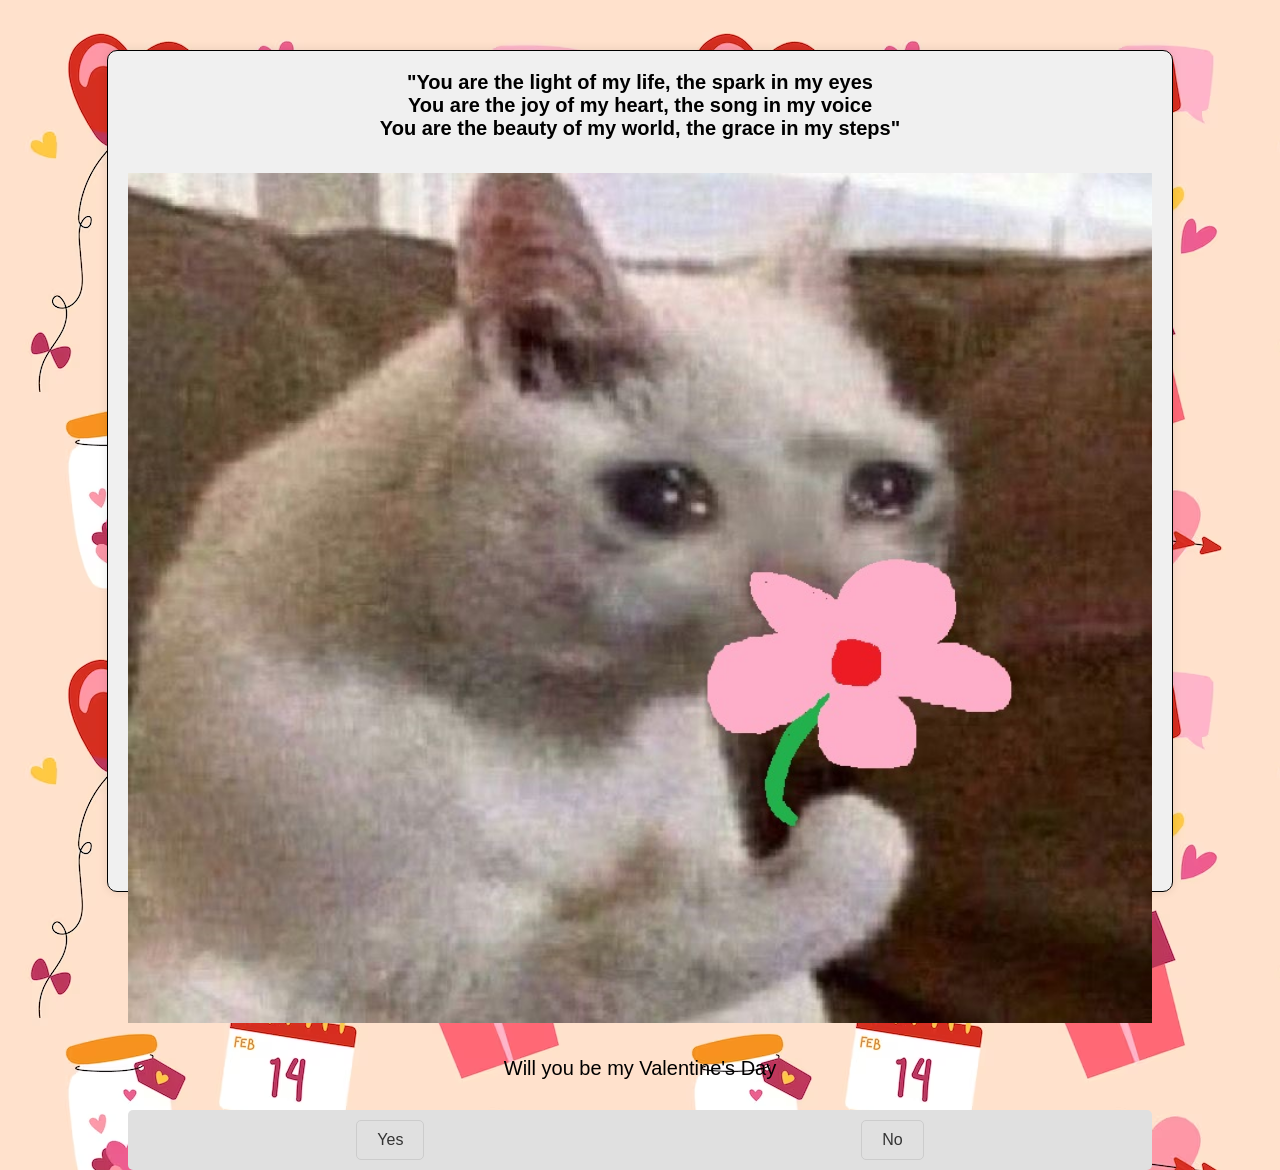
==== index.html @ bf8d3649 "Add files via upload" ====
<!DOCTYPE html>
<html>
  <head>
    <meta charset="UTF-8">
    <title>Will you be my valentine's day?</title>
    <link rel="stylesheet" type="text/css" href="index.css">
  </head>
  <body>
    <div class="card">
      <h1>"You are the light of my life, the spark in my eyes
       <br> You are the joy of my heart, the song in my voice
       <br> You are the beauty of my world, the grace in my steps"</h1>
      <img src="beg.jpg" alt="Heart">
      <p>Will you be my Valentine's Day</p>
        <div class="response-box">
        <a href="yes.html">Yes</a>
        <a href="no.html">No</a>
        </div>
    </div>
  </body>
</html>
---- index.css ----
body {
    background-image: url(bg.png);
    background-color: #d14545;
    font-family: Arial, sans-serif;
  }
  
  .card {
    width: 400px;
    height: 800px;
    background-color: #e0b0c3;
    border: 1px solid #000000;
    border-radius: 10px;
    margin: 50px auto;
    padding: 20px;
    text-align: center;
  }
  
  .card h1 {
    font-size: 20px;
    margin-top: 0;
  }
  
  .card img {
    width: 100%;
    height: auto;
    margin-top: 20px;
  }
  
  .card p {
    font-size: 20px;
    margin-top: 30px;
    margin-bottom: 30px;
  }
  
  .button {
    display: block;
    width: 200px;
    height: 50px;
    background-color: #ff4444;
    color: #fff;
    border-radius: 10px;
    text-decoration: none;
    line-height: 50px;
    margin: 0 auto;
  }

  .envelope {
    position: relative;
    width: 200px;
    height: 120px;
    background-color: #ffffff;
    border: 1px solid #cc3333;
    border-radius: 10px;
    margin: 0 auto;
    margin-top: 50px;
    overflow: hidden;
  }
  .envelope:before {
    content: "";
    position: absolute;
    top: 0;
    left: 0;
    width: 100%;
    height: 100%;
    background-image: url("https://example.com/envelope.png");
    background-size: cover;
    z-index: -1;
  }
  .envelope .letter {
    position: absolute;
    bottom: 0;
    left: 0;
    width: 100%;
    padding: 20px;
    background-color: #ffffff;
    border-top: 1px solid #cc3333;
    box-sizing: border-box;
    transform: translateY(100%);
    transition: transform 0.3s ease;
  }
  .envelope.opened .letter {
    transform: translateY(0);
  }
  .envelope .letter h1 {
    color: #cc3333;
    text-align: center;
  }
  .envelope .letter p {
    font-size: 20px;
    line-height: 1.5;
  }
  .envelope .proceed {
    width: 100%;
    height: 50px;
    background-color: #cc3333;
    color: #ffffff;
    border: none;
    border-radius: 10px;
    font-size: 20px;
    cursor: pointer;
    margin: 0 auto;
    display: block;
    margin-top: 20px;
  }

  body {
    margin: 0;
    padding: 0;
    font-family: 'Arial', sans-serif;
  }
  
  .card {
    text-align: center;
    margin: 50px auto;
    padding: 20px;
    width: 80%;
    background-color: #f0f0f0;
    border-radius: 10px;
    box-shadow: 0 0 10px rgba(0, 0, 0, 0.1);
  }
  
  .card img {
    max-width: 100%;
    height: auto;
    margin-top: 20px;
  }
  
  .response-box {
    display: flex;
    justify-content: space-around;
    margin-top: 20px;
    padding: 10px;
    background-color: #e0e0e0;
    border-radius: 5px;
    animation: fadeIn 1s ease-in-out;
  }
  
  .response-box a {
    text-decoration: none;
    padding: 10px 20px;
    color: #333;
    border: 1px solid #ccc;
    border-radius: 5px;
  }
  
  .response-box a:hover {
    background-color: #ddd;
  }
  
  @keyframes fadeIn {
    from {
      opacity: 0;
    }
    to {
      opacity: 1;
    }
  }
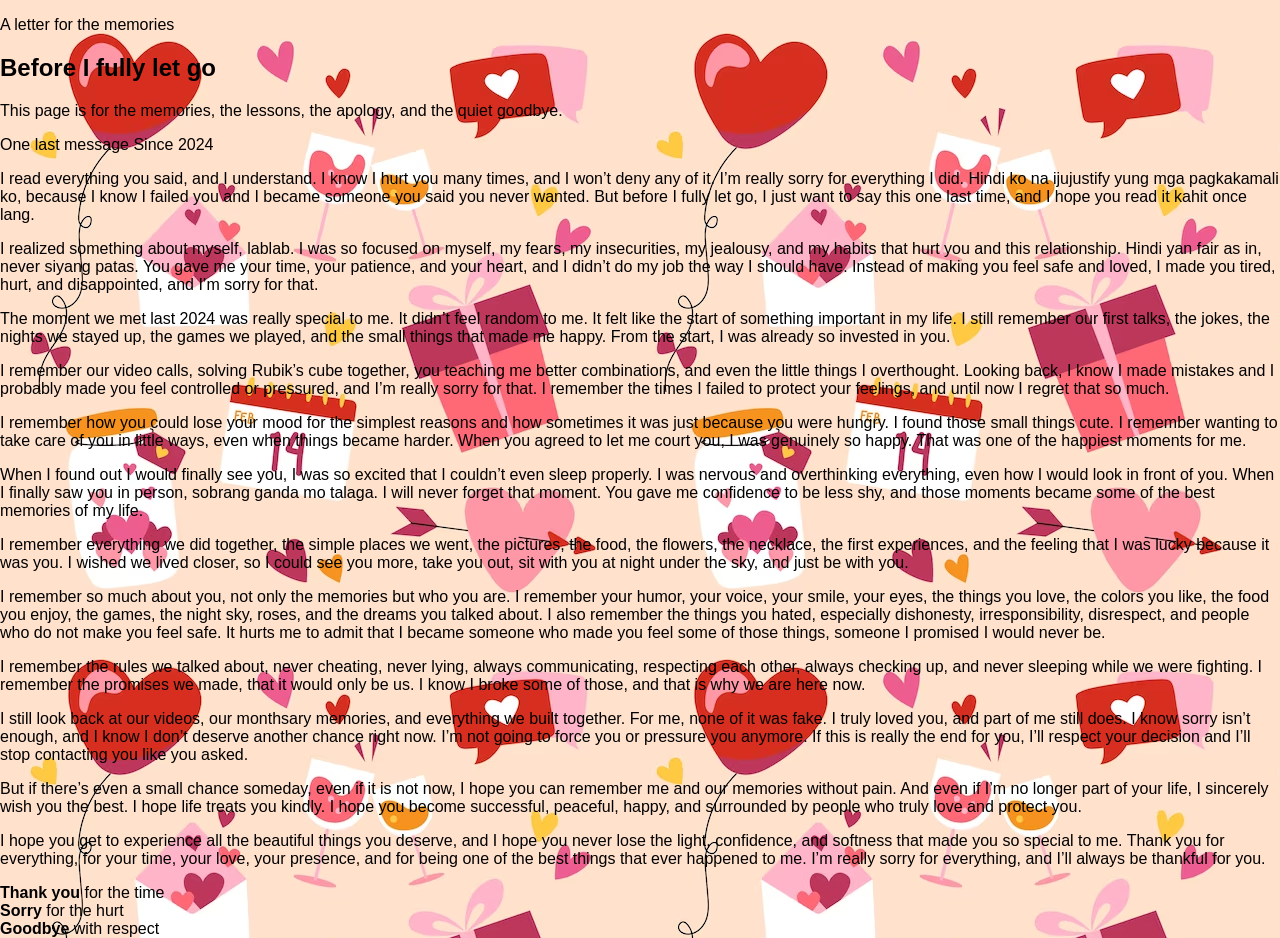
==== commit 17134868: "Create farewell letter website" ====
--- a/index.html
+++ b/index.html
@@ -1,21 +1,98 @@
-<!DOCTYPE html>
-<html>
-  <head>
-    <meta charset="UTF-8">
-    <title>Will you be my valentine's day?</title>
-    <link rel="stylesheet" type="text/css" href="index.css">
-  </head>
-  <body>
-    <div class="card">
-      <h1>"You are the light of my life, the spark in my eyes
-       <br> You are the joy of my heart, the song in my voice
-       <br> You are the beauty of my world, the grace in my steps"</h1>
-      <img src="beg.jpg" alt="Heart">
-      <p>Will you be my Valentine's Day</p>
-        <div class="response-box">
-        <a href="yes.html">Yes</a>
-        <a href="no.html">No</a>
-        </div>
-    </div>
-  </body>
-</html>+<!DOCTYPE html>
+<html lang="en">
+  <head>
+    <meta charset="UTF-8" />
+    <meta name="viewport" content="width=device-width, initial-scale=1.0" />
+    <title>A Farewell Letter</title>
+    <link rel="preconnect" href="https://fonts.googleapis.com" />
+    <link rel="preconnect" href="https://fonts.gstatic.com" crossorigin />
+    <link
+      href="https://fonts.googleapis.com/css2?family=Inter:wght@400;500;700&family=Playfair+Display:wght@600;700&display=swap"
+      rel="stylesheet"
+    />
+    <link rel="stylesheet" href="index.css" />
+  </head>
+  <body>
+    <main class="page">
+      <section class="hero" aria-label="Farewell introduction">
+        <p class="eyebrow">A letter for the memories</p>
+        <h1>Before I fully let go</h1>
+        <p class="hero-text">
+          This page is for the memories, the lessons, the apology, and the quiet goodbye.
+        </p>
+      </section>
+
+      <section class="letter-card" aria-label="Farewell letter">
+        <div class="letter-header">
+          <span class="small-title">One last message</span>
+          <span class="date">Since 2024</span>
+        </div>
+
+        <article class="letter">
+          <p>
+            I read everything you said, and I understand. I know I hurt you many times, and I won’t deny any of it. I’m really sorry for everything I did. Hindi ko na ijujustify yung mga pagkakamali ko, because I know I failed you and I became someone you said you never wanted. But before I fully let go, I just want to say this one last time, and I hope you read it kahit once lang.
+          </p>
+
+          <p>
+            I realized something about myself, lablab. I was so focused on myself, my fears, my insecurities, my jealousy, and my habits that hurt you and this relationship. Hindi yan fair as in, never siyang patas. You gave me your time, your patience, and your heart, and I didn’t do my job the way I should have. Instead of making you feel safe and loved, I made you tired, hurt, and disappointed, and I’m sorry for that.
+          </p>
+
+          <p>
+            The moment we met last 2024 was really special to me. It didn’t feel random to me. It felt like the start of something important in my life. I still remember our first talks, the jokes, the nights we stayed up, the games we played, and the small things that made me happy. From the start, I was already so invested in you.
+          </p>
+
+          <p>
+            I remember our video calls, solving Rubik’s cube together, you teaching me better combinations, and even the little things I overthought. Looking back, I know I made mistakes and I probably made you feel controlled or pressured, and I’m really sorry for that. I remember the times I failed to protect your feelings, and until now I regret that so much.
+          </p>
+
+          <p>
+            I remember how you could lose your mood for the simplest reasons and how sometimes it was just because you were hungry. I found those small things cute. I remember wanting to take care of you in little ways, even when things became harder. When you agreed to let me court you, I was genuinely so happy. That was one of the happiest moments for me.
+          </p>
+
+          <p>
+            When I found out I would finally see you, I was so excited that I couldn’t even sleep properly. I was nervous and overthinking everything, even how I would look in front of you. When I finally saw you in person, sobrang ganda mo talaga. I will never forget that moment. You gave me confidence to be less shy, and those moments became some of the best memories of my life.
+          </p>
+
+          <p>
+            I remember everything we did together, the simple places we went, the pictures, the food, the flowers, the necklace, the first experiences, and the feeling that I was lucky because it was you. I wished we lived closer, so I could see you more, take you out, sit with you at night under the sky, and just be with you.
+          </p>
+
+          <p>
+            I remember so much about you, not only the memories but who you are. I remember your humor, your voice, your smile, your eyes, the things you love, the colors you like, the food you enjoy, the games, the night sky, roses, and the dreams you talked about. I also remember the things you hated, especially dishonesty, irresponsibility, disrespect, and people who do not make you feel safe. It hurts me to admit that I became someone who made you feel some of those things, someone I promised I would never be.
+          </p>
+
+          <p>
+            I remember the rules we talked about, never cheating, never lying, always communicating, respecting each other, always checking up, and never sleeping while we were fighting. I remember the promises we made, that it would only be us. I know I broke some of those, and that is why we are here now.
+          </p>
+
+          <p>
+            I still look back at our videos, our monthsary memories, and everything we built together. For me, none of it was fake. I truly loved you, and part of me still does. I know sorry isn’t enough, and I know I don’t deserve another chance right now. I’m not going to force you or pressure you anymore. If this is really the end for you, I’ll respect your decision and I’ll stop contacting you like you asked.
+          </p>
+
+          <p>
+            But if there’s even a small chance someday, even if it is not now, I hope you can remember me and our memories without pain. And even if I’m no longer part of your life, I sincerely wish you the best. I hope life treats you kindly. I hope you become successful, peaceful, happy, and surrounded by people who truly love and protect you.
+          </p>
+
+          <p>
+            I hope you get to experience all the beautiful things you deserve, and I hope you never lose the light, confidence, and softness that made you so special to me. Thank you for everything, for your time, your love, your presence, and for being one of the best things that ever happened to me. I’m really sorry for everything, and I’ll always be thankful for you.
+          </p>
+        </article>
+      </section>
+
+      <section class="memory-strip" aria-label="Memory highlights">
+        <div>
+          <strong>Thank you</strong>
+          <span>for the time</span>
+        </div>
+        <div>
+          <strong>Sorry</strong>
+          <span>for the hurt</span>
+        </div>
+        <div>
+          <strong>Goodbye</strong>
+          <span>with respect</span>
+        </div>
+      </section>
+    </main>
+  </body>
+</html>
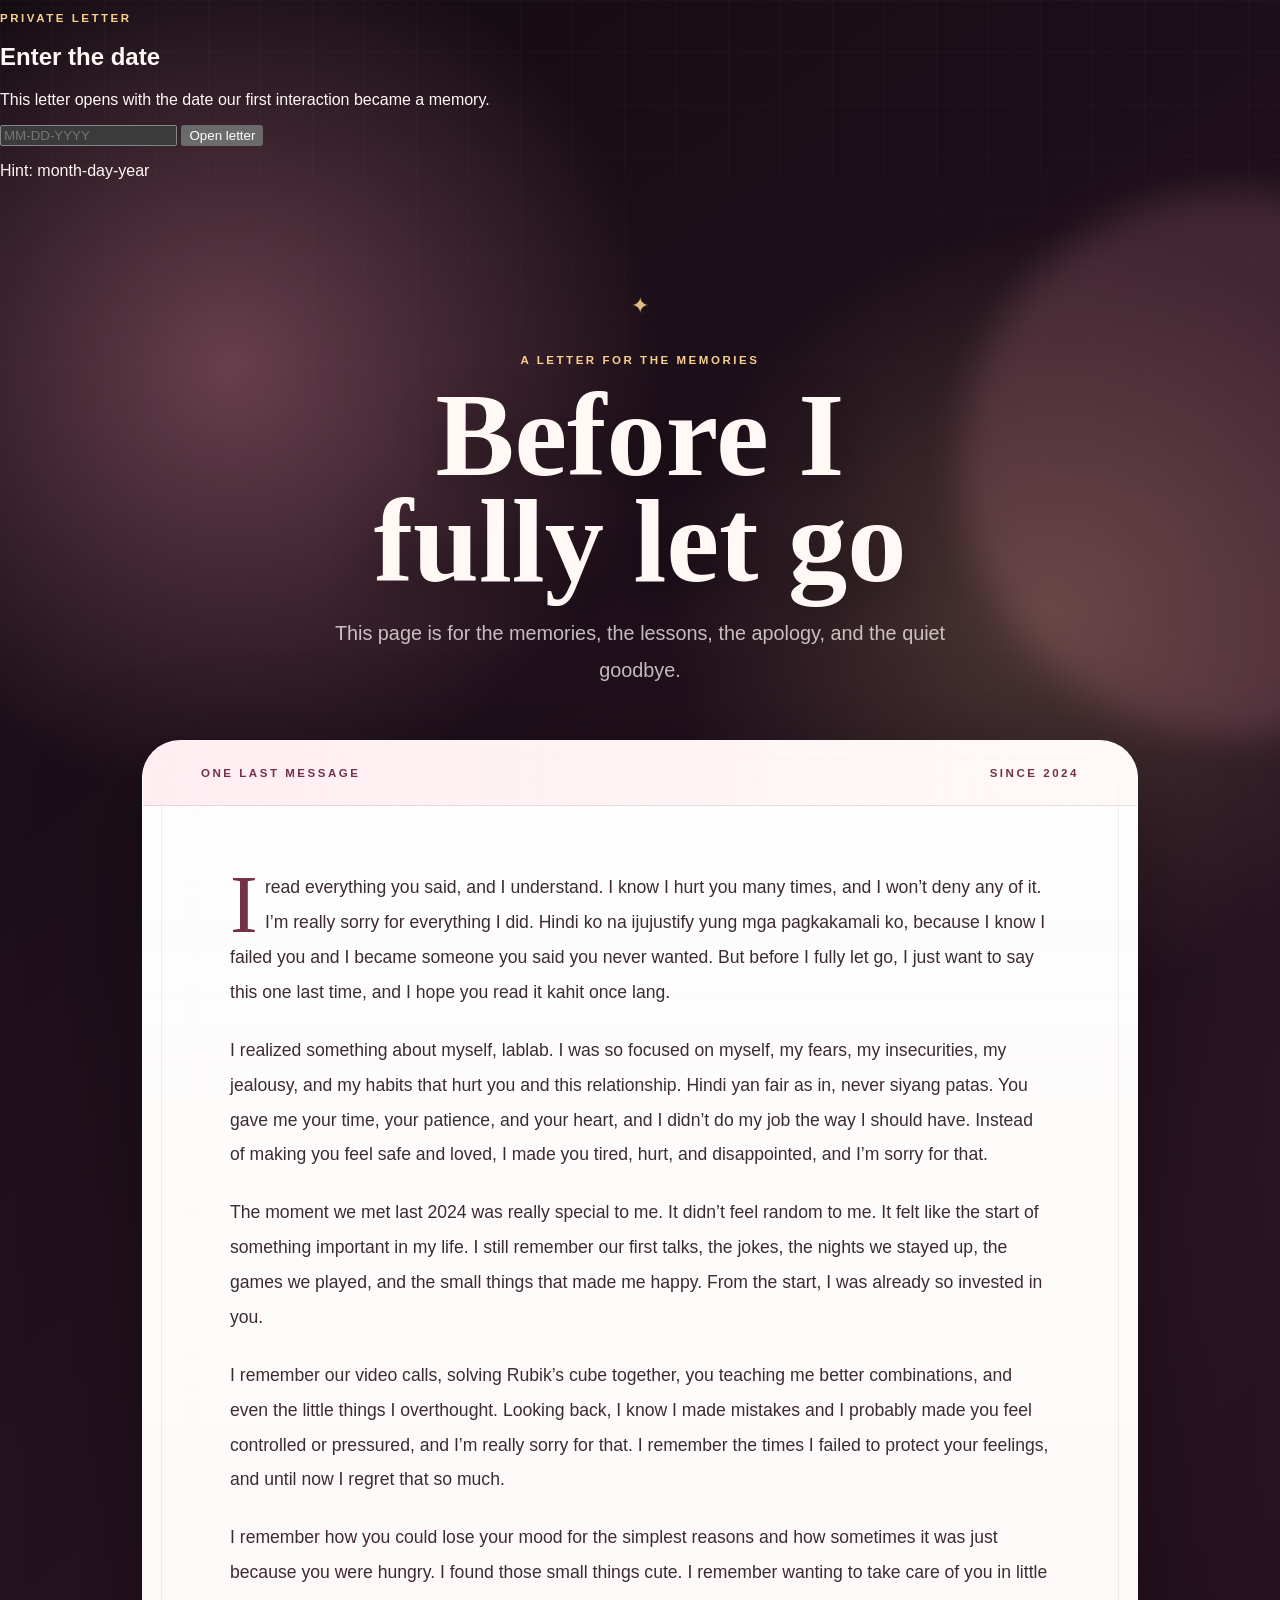
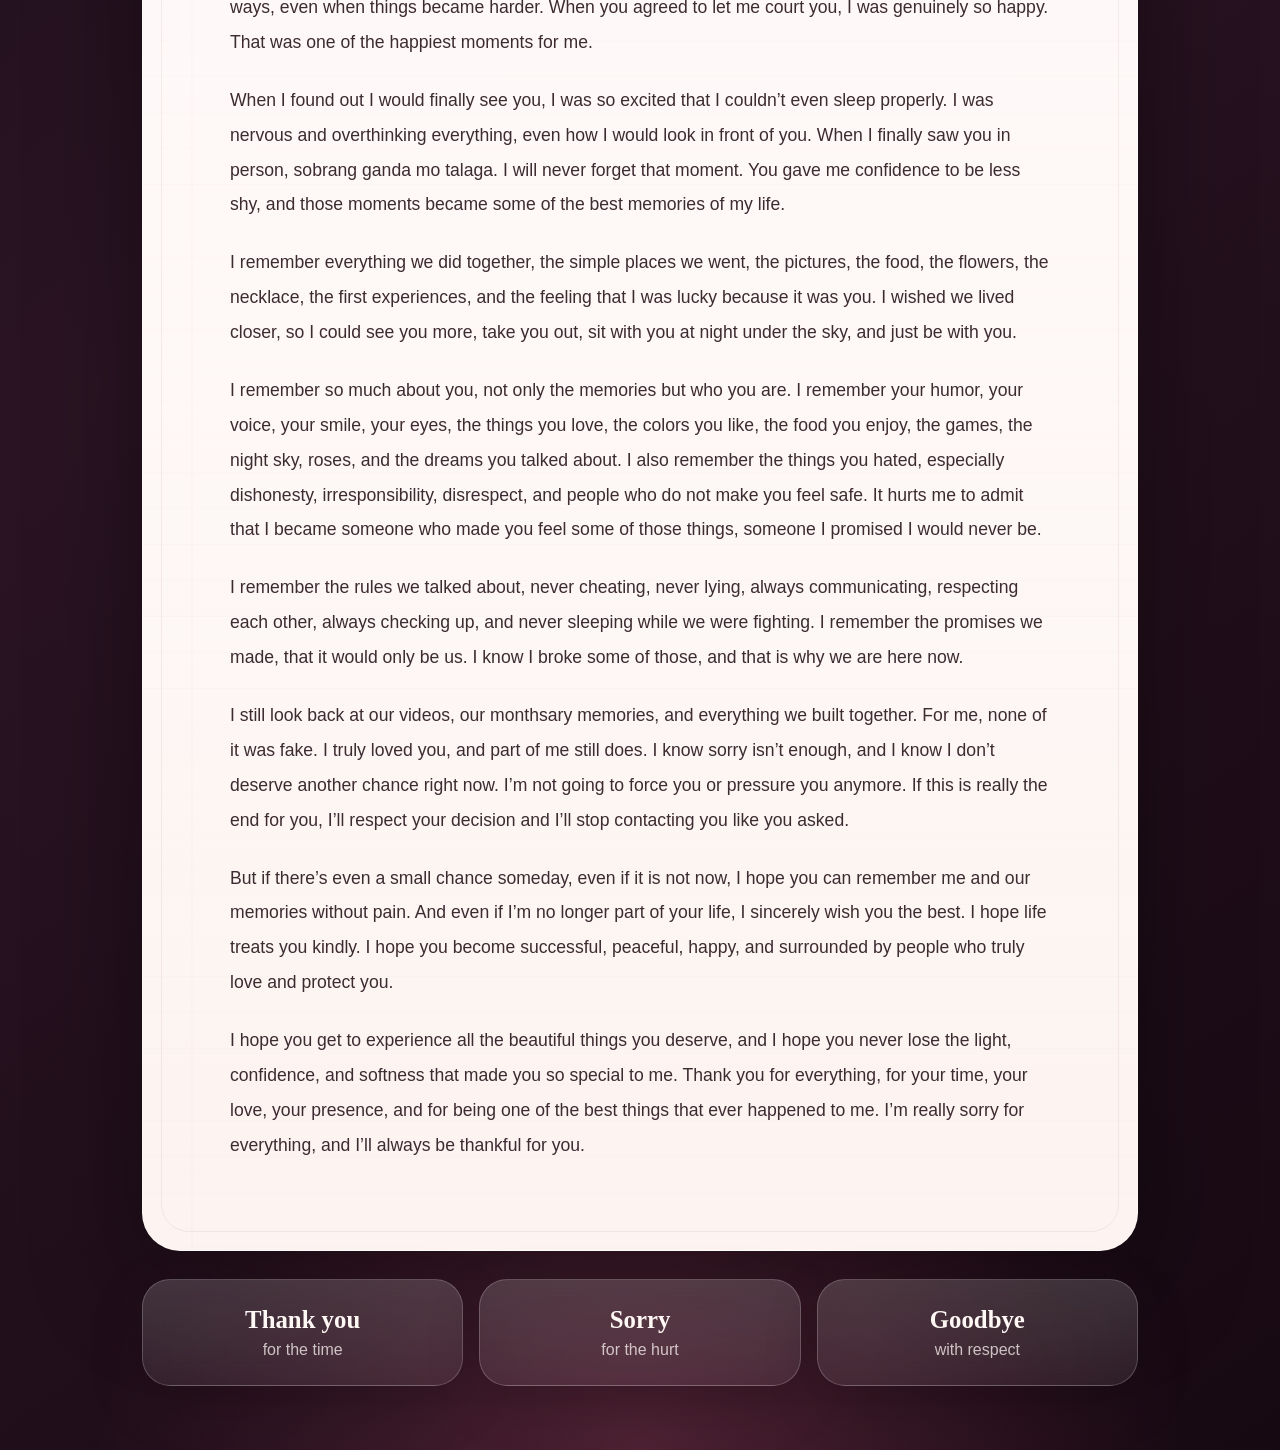
==== commit 453b7b8b: "Add date password gate" ====
--- a/index.html
+++ b/index.html
@@ -13,7 +13,30 @@
     <link rel="stylesheet" href="index.css" />
   </head>
   <body>
-    <main class="page">
+    <section class="password-screen" id="passwordScreen" aria-label="Password entry">
+      <div class="password-card">
+        <p class="eyebrow">Private letter</p>
+        <h2>Enter the date</h2>
+        <p class="password-note">
+          This letter opens with the date our first interaction became a memory.
+        </p>
+        <form id="passwordForm" class="password-form">
+          <input
+            id="passwordInput"
+            type="password"
+            placeholder="MM-DD-YYYY"
+            aria-label="Password date"
+            autocomplete="off"
+            required
+          />
+          <button type="submit">Open letter</button>
+        </form>
+        <p class="password-hint">Hint: month-day-year</p>
+        <p class="password-error" id="passwordError" role="alert"></p>
+      </div>
+    </section>
+
+    <main class="page locked" id="mainContent">
       <section class="hero" aria-label="Farewell introduction">
         <p class="eyebrow">A letter for the memories</p>
         <h1>Before I fully let go</h1>
@@ -94,5 +117,41 @@
         </div>
       </section>
     </main>
+
+    <script>
+      const PASSWORDS = ["12-25-2024", "12/25/2024", "12252024", "December 25 2024"];
+      const passwordScreen = document.getElementById("passwordScreen");
+      const mainContent = document.getElementById("mainContent");
+      const passwordForm = document.getElementById("passwordForm");
+      const passwordInput = document.getElementById("passwordInput");
+      const passwordError = document.getElementById("passwordError");
+
+      function unlockPage() {
+        passwordScreen.classList.add("hidden");
+        mainContent.classList.remove("locked");
+        document.body.classList.add("unlocked");
+        sessionStorage.setItem("farewellUnlocked", "true");
+      }
+
+      if (sessionStorage.getItem("farewellUnlocked") === "true") {
+        unlockPage();
+      }
+
+      passwordForm.addEventListener("submit", function (event) {
+        event.preventDefault();
+        const enteredPassword = passwordInput.value.trim().toLowerCase();
+        const isCorrect = PASSWORDS.some(function (password) {
+          return password.toLowerCase() === enteredPassword;
+        });
+
+        if (isCorrect) {
+          unlockPage();
+        } else {
+          passwordError.textContent = "Wrong date. Please try again.";
+          passwordInput.value = "";
+          passwordInput.focus();
+        }
+      });
+    </script>
   </body>
 </html>
--- a/index.css
+++ b/index.css
@@ -1,158 +1,284 @@
-body {
-    background-image: url(bg.png);
-    background-color: #d14545;
-    font-family: Arial, sans-serif;
-  }
-  
-  .card {
-    width: 400px;
-    height: 800px;
-    background-color: #e0b0c3;
-    border: 1px solid #000000;
-    border-radius: 10px;
-    margin: 50px auto;
-    padding: 20px;
-    text-align: center;
-  }
-  
-  .card h1 {
-    font-size: 20px;
-    margin-top: 0;
-  }
-  
-  .card img {
-    width: 100%;
-    height: auto;
-    margin-top: 20px;
-  }
-  
-  .card p {
-    font-size: 20px;
-    margin-top: 30px;
-    margin-bottom: 30px;
-  }
-  
-  .button {
-    display: block;
-    width: 200px;
-    height: 50px;
-    background-color: #ff4444;
-    color: #fff;
-    border-radius: 10px;
-    text-decoration: none;
-    line-height: 50px;
-    margin: 0 auto;
-  }
-
-  .envelope {
-    position: relative;
-    width: 200px;
-    height: 120px;
-    background-color: #ffffff;
-    border: 1px solid #cc3333;
-    border-radius: 10px;
-    margin: 0 auto;
-    margin-top: 50px;
-    overflow: hidden;
-  }
-  .envelope:before {
-    content: "";
-    position: absolute;
-    top: 0;
-    left: 0;
-    width: 100%;
-    height: 100%;
-    background-image: url("https://example.com/envelope.png");
-    background-size: cover;
-    z-index: -1;
-  }
-  .envelope .letter {
-    position: absolute;
-    bottom: 0;
-    left: 0;
-    width: 100%;
-    padding: 20px;
-    background-color: #ffffff;
-    border-top: 1px solid #cc3333;
-    box-sizing: border-box;
-    transform: translateY(100%);
-    transition: transform 0.3s ease;
-  }
-  .envelope.opened .letter {
-    transform: translateY(0);
-  }
-  .envelope .letter h1 {
-    color: #cc3333;
-    text-align: center;
-  }
-  .envelope .letter p {
-    font-size: 20px;
-    line-height: 1.5;
-  }
-  .envelope .proceed {
-    width: 100%;
-    height: 50px;
-    background-color: #cc3333;
-    color: #ffffff;
-    border: none;
-    border-radius: 10px;
-    font-size: 20px;
-    cursor: pointer;
-    margin: 0 auto;
-    display: block;
-    margin-top: 20px;
-  }
-
-  body {
-    margin: 0;
-    padding: 0;
-    font-family: 'Arial', sans-serif;
-  }
-  
-  .card {
-    text-align: center;
-    margin: 50px auto;
-    padding: 20px;
-    width: 80%;
-    background-color: #f0f0f0;
-    border-radius: 10px;
-    box-shadow: 0 0 10px rgba(0, 0, 0, 0.1);
-  }
-  
-  .card img {
-    max-width: 100%;
-    height: auto;
-    margin-top: 20px;
-  }
-  
-  .response-box {
-    display: flex;
-    justify-content: space-around;
-    margin-top: 20px;
-    padding: 10px;
-    background-color: #e0e0e0;
-    border-radius: 5px;
-    animation: fadeIn 1s ease-in-out;
-  }
-  
-  .response-box a {
-    text-decoration: none;
-    padding: 10px 20px;
-    color: #333;
-    border: 1px solid #ccc;
-    border-radius: 5px;
-  }
-  
-  .response-box a:hover {
-    background-color: #ddd;
-  }
-  
-  @keyframes fadeIn {
-    from {
-      opacity: 0;
-    }
-    to {
-      opacity: 1;
-    }
-  }
-  +:root {
+  color-scheme: dark;
+  --bg: #130b12;
+  --bg-deep: #2a1423;
+  --card: rgba(255, 248, 245, 0.92);
+  --card-soft: rgba(255, 255, 255, 0.12);
+  --text: #2f2027;
+  --text-light: #fff8f5;
+  --muted: #7c626b;
+  --muted-light: rgba(255, 248, 245, 0.74);
+  --accent: #ff9eb6;
+  --accent-strong: #ff6f99;
+  --accent-dark: #733149;
+  --gold: #f8cf8d;
+  --line: rgba(255, 255, 255, 0.2);
+  --paper-line: rgba(115, 49, 73, 0.14);
+  --shadow: 0 34px 110px rgba(0, 0, 0, 0.38);
+}
+
+* {
+  box-sizing: border-box;
+}
+
+html {
+  scroll-behavior: smooth;
+}
+
+body {
+  margin: 0;
+  min-height: 100vh;
+  font-family: "Inter", Arial, sans-serif;
+  color: var(--text-light);
+  background:
+    radial-gradient(circle at 18% 12%, rgba(255, 158, 182, 0.34), transparent 27rem),
+    radial-gradient(circle at 82% 20%, rgba(248, 207, 141, 0.2), transparent 24rem),
+    radial-gradient(circle at 50% 100%, rgba(255, 111, 153, 0.22), transparent 34rem),
+    linear-gradient(145deg, var(--bg), var(--bg-deep) 52%, #170912);
+  overflow-x: hidden;
+}
+
+body::before {
+  content: "";
+  position: fixed;
+  inset: 0;
+  pointer-events: none;
+  background-image:
+    linear-gradient(rgba(255, 255, 255, 0.025) 1px, transparent 1px),
+    linear-gradient(90deg, rgba(255, 255, 255, 0.025) 1px, transparent 1px);
+  background-size: 52px 52px;
+  mask-image: linear-gradient(to bottom, black, transparent 78%);
+  z-index: -2;
+}
+
+body::after {
+  content: "";
+  position: fixed;
+  width: 34rem;
+  height: 34rem;
+  right: -14rem;
+  top: 12rem;
+  border-radius: 50%;
+  background: rgba(255, 158, 182, 0.16);
+  filter: blur(18px);
+  z-index: -1;
+}
+
+.page {
+  width: min(100%, 1040px);
+  margin: 0 auto;
+  padding: 82px 22px 64px;
+}
+
+.hero {
+  position: relative;
+  text-align: center;
+  padding: 64px 20px 52px;
+}
+
+.hero::before {
+  content: "✦";
+  position: absolute;
+  top: 14px;
+  left: 50%;
+  transform: translateX(-50%);
+  color: var(--gold);
+  font-size: 1.4rem;
+  opacity: 0.9;
+}
+
+.eyebrow,
+.small-title,
+.date {
+  letter-spacing: 0.22em;
+  text-transform: uppercase;
+  font-size: 0.72rem;
+  font-weight: 800;
+}
+
+.eyebrow {
+  color: var(--gold);
+}
+
+.small-title,
+.date {
+  color: var(--accent-dark);
+}
+
+h1 {
+  margin: 16px auto 20px;
+  max-width: 820px;
+  font-family: "Playfair Display", Georgia, serif;
+  font-size: clamp(3.4rem, 10vw, 7.4rem);
+  line-height: 0.9;
+  color: var(--text-light);
+  text-wrap: balance;
+  text-shadow: 0 16px 46px rgba(0, 0, 0, 0.34);
+}
+
+.hero-text {
+  max-width: 680px;
+  margin: 0 auto;
+  font-size: clamp(1rem, 2.4vw, 1.24rem);
+  line-height: 1.85;
+  color: var(--muted-light);
+}
+
+.letter-card {
+  position: relative;
+  border: 1px solid var(--line);
+  border-radius: 38px;
+  background:
+    linear-gradient(180deg, rgba(255, 255, 255, 0.96), rgba(255, 245, 242, 0.9)),
+    var(--card);
+  box-shadow: var(--shadow);
+  overflow: hidden;
+}
+
+.letter-card::before {
+  content: "";
+  position: absolute;
+  inset: 0;
+  pointer-events: none;
+  background:
+    linear-gradient(90deg, transparent 0, transparent 48px, rgba(255, 111, 153, 0.09) 49px, transparent 50px),
+    repeating-linear-gradient(to bottom, transparent 0, transparent 35px, rgba(115, 49, 73, 0.045) 36px);
+  opacity: 0.55;
+}
+
+.letter-card::after {
+  content: "";
+  position: absolute;
+  inset: 18px;
+  border: 1px solid rgba(115, 49, 73, 0.08);
+  border-radius: 28px;
+  pointer-events: none;
+}
+
+.letter-header {
+  position: relative;
+  z-index: 1;
+  display: flex;
+  justify-content: space-between;
+  align-items: center;
+  gap: 16px;
+  padding: 26px clamp(24px, 5vw, 58px);
+  border-bottom: 1px solid var(--paper-line);
+  background: linear-gradient(90deg, rgba(255, 235, 240, 0.9), rgba(255, 248, 245, 0.72));
+}
+
+.letter {
+  position: relative;
+  z-index: 1;
+  padding: clamp(30px, 6vw, 64px);
+}
+
+.letter p {
+  max-width: 820px;
+  margin: 0 auto 1.45rem;
+  font-size: clamp(1rem, 2vw, 1.1rem);
+  line-height: 1.98;
+  color: #3d2b32;
+}
+
+.letter p:first-child::first-letter {
+  float: left;
+  margin: 0.11rem 0.45rem 0 0;
+  font-family: "Playfair Display", Georgia, serif;
+  font-size: 5.2rem;
+  line-height: 0.78;
+  color: var(--accent-dark);
+}
+
+.memory-strip {
+  display: grid;
+  grid-template-columns: repeat(3, 1fr);
+  gap: 16px;
+  margin-top: 28px;
+}
+
+.memory-strip div {
+  position: relative;
+  padding: 26px 20px;
+  border: 1px solid var(--line);
+  border-radius: 28px;
+  text-align: center;
+  background: linear-gradient(180deg, rgba(255, 255, 255, 0.16), rgba(255, 255, 255, 0.08));
+  box-shadow: 0 18px 54px rgba(0, 0, 0, 0.2);
+  backdrop-filter: blur(14px);
+  overflow: hidden;
+}
+
+.memory-strip div::before {
+  content: "";
+  position: absolute;
+  inset: 0;
+  background: radial-gradient(circle at top, rgba(255, 158, 182, 0.22), transparent 70%);
+  opacity: 0;
+  transition: opacity 0.25s ease, transform 0.25s ease;
+}
+
+.memory-strip div:hover::before {
+  opacity: 1;
+  transform: scale(1.05);
+}
+
+.memory-strip strong,
+.memory-strip span {
+  position: relative;
+  z-index: 1;
+  display: block;
+}
+
+.memory-strip strong {
+  font-family: "Playfair Display", Georgia, serif;
+  font-size: 1.55rem;
+  color: var(--text-light);
+}
+
+.memory-strip span {
+  margin-top: 7px;
+  color: var(--muted-light);
+}
+
+::selection {
+  color: #2a1423;
+  background: var(--gold);
+}
+
+@media (max-width: 680px) {
+  .page {
+    padding: 42px 14px 44px;
+  }
+
+  .hero {
+    padding: 46px 10px 38px;
+  }
+
+  .letter-card {
+    border-radius: 26px;
+  }
+
+  .letter-card::after {
+    inset: 10px;
+    border-radius: 20px;
+  }
+
+  .letter-header {
+    flex-direction: column;
+    align-items: flex-start;
+    padding: 22px 24px;
+  }
+
+  .letter {
+    padding: 30px 24px;
+  }
+
+  .letter p {
+    line-height: 1.86;
+  }
+
+  .memory-strip {
+    grid-template-columns: 1fr;
+  }
+}
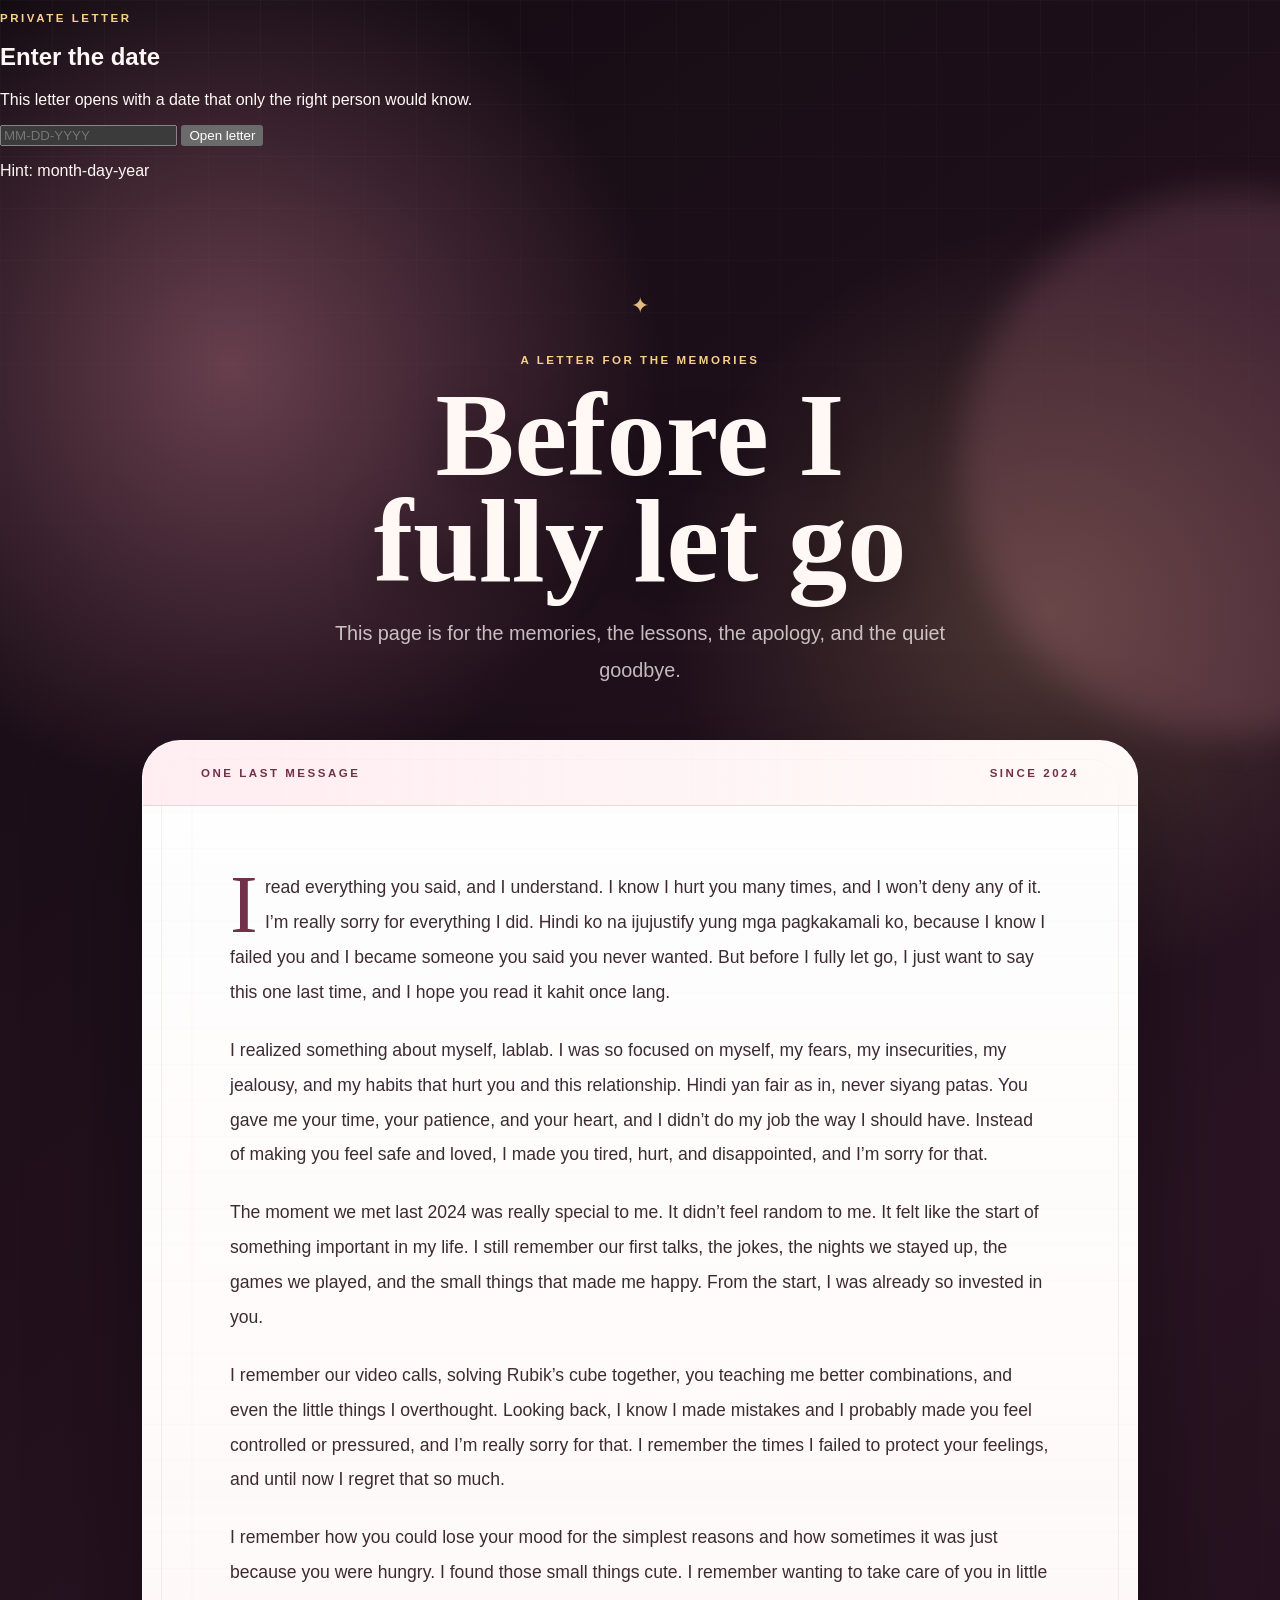
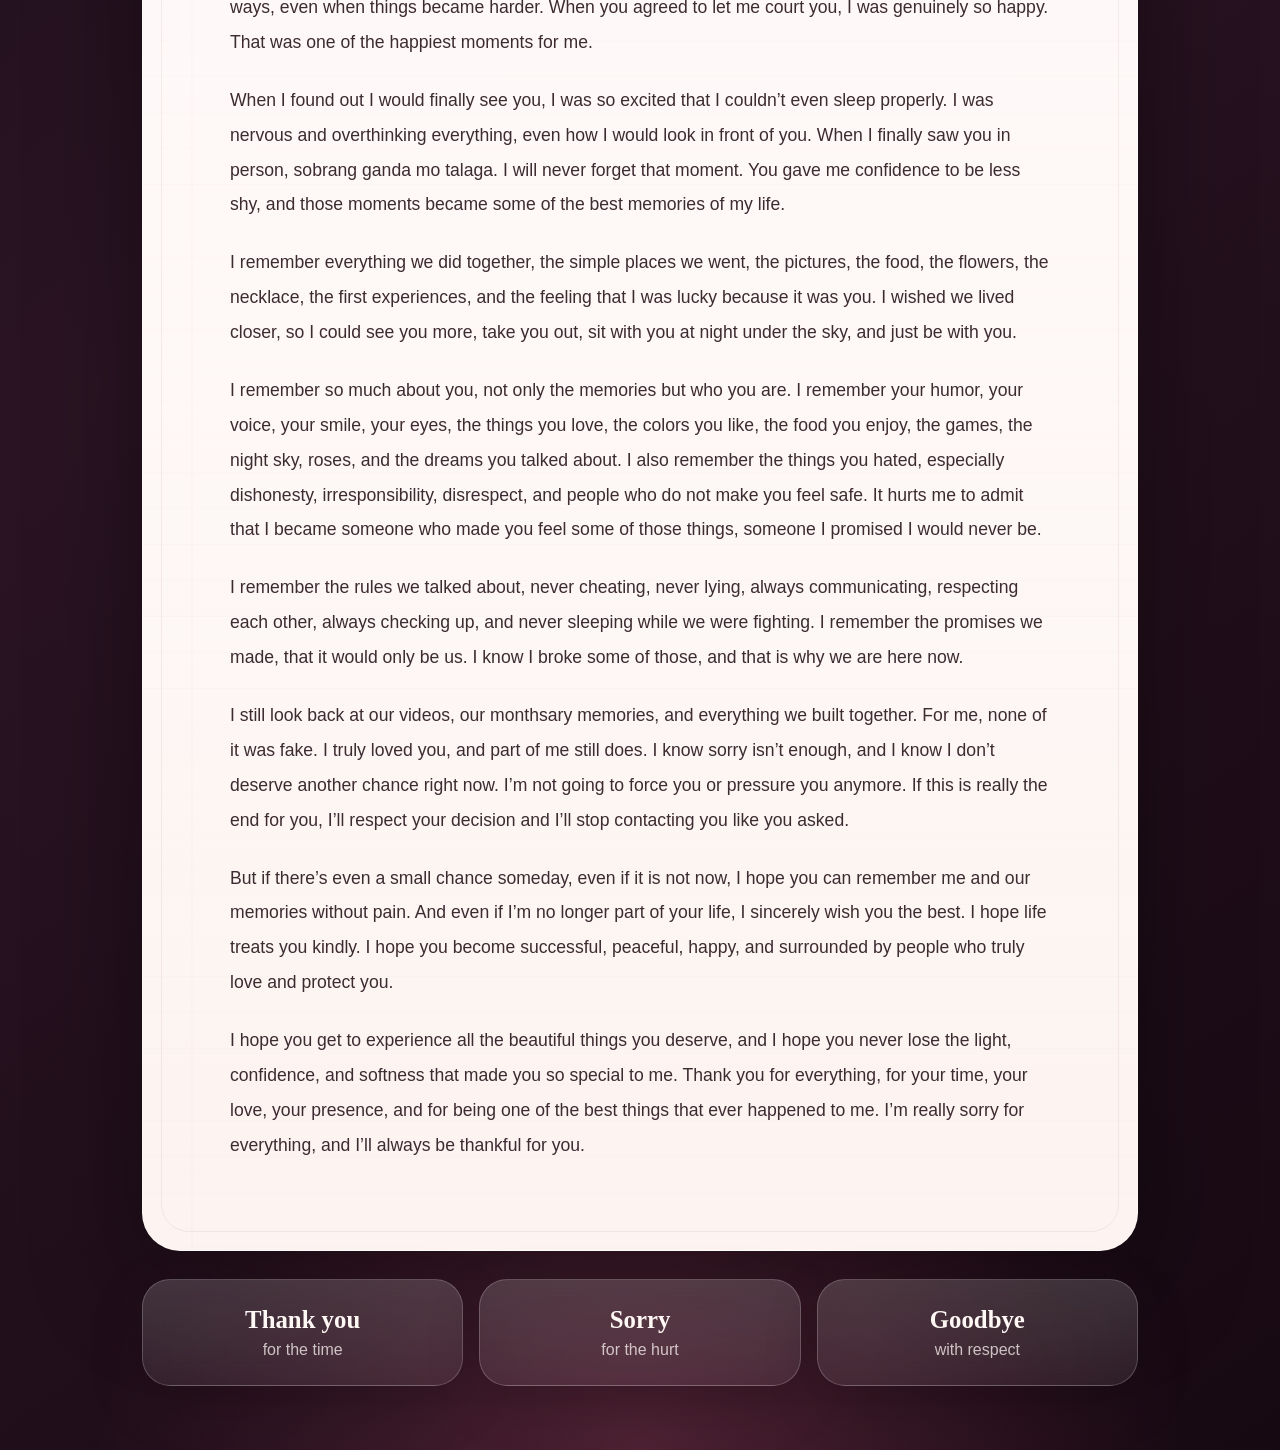
==== commit 65f0bd5b: "Change password date to March 16 2025" ====
--- a/index.html
+++ b/index.html
@@ -18,7 +18,7 @@
         <p class="eyebrow">Private letter</p>
         <h2>Enter the date</h2>
         <p class="password-note">
-          This letter opens with the date our first interaction became a memory.
+          This letter opens with a date that only the right person would know.
         </p>
         <form id="passwordForm" class="password-form">
           <input
@@ -119,7 +119,7 @@
     </main>
 
     <script>
-      const PASSWORDS = ["12-25-2024", "12/25/2024", "12252024", "December 25 2024"];
+      const PASSWORDS = ["03-16-2025", "03/16/2025", "03162025", "March 16 2025", "march 16 2025"];
       const passwordScreen = document.getElementById("passwordScreen");
       const mainContent = document.getElementById("mainContent");
       const passwordForm = document.getElementById("passwordForm");
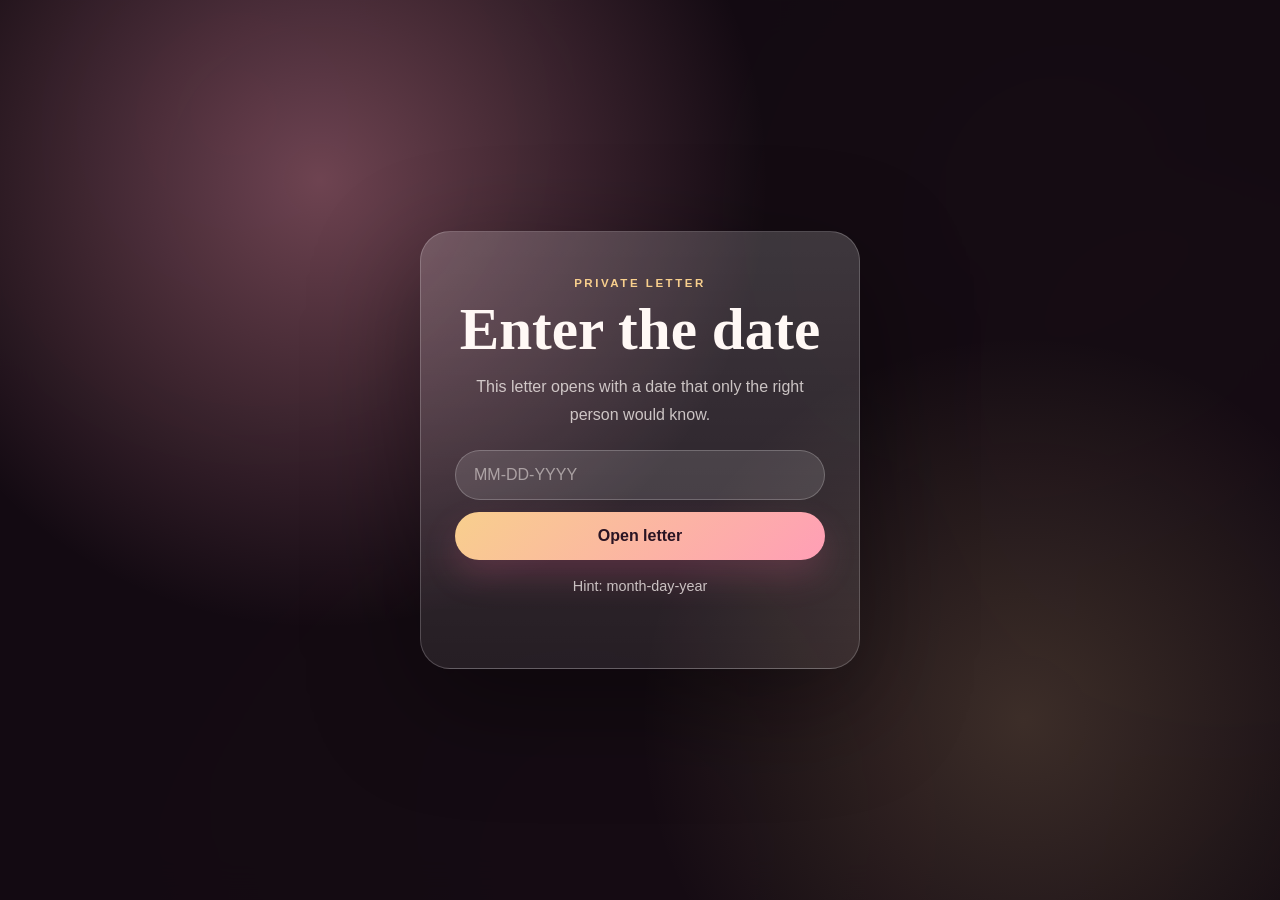
==== commit 951631e9: "Hard hide letter until password is entered" ====
--- a/index.html
+++ b/index.html
@@ -10,7 +10,12 @@
       href="https://fonts.googleapis.com/css2?family=Inter:wght@400;500;700&family=Playfair+Display:wght@600;700&display=swap"
       rel="stylesheet"
     />
-    <link rel="stylesheet" href="index.css" />
+    <link rel="stylesheet" href="index.css?v=2" />
+    <style>
+      #mainContent[hidden] {
+        display: none !important;
+      }
+    </style>
   </head>
   <body>
     <section class="password-screen" id="passwordScreen" aria-label="Password entry">
@@ -36,7 +41,7 @@
       </div>
     </section>
 
-    <main class="page locked" id="mainContent">
+    <main class="page locked" id="mainContent" hidden>
       <section class="hero" aria-label="Farewell introduction">
         <p class="eyebrow">A letter for the memories</p>
         <h1>Before I fully let go</h1>
@@ -128,13 +133,9 @@
 
       function unlockPage() {
         passwordScreen.classList.add("hidden");
+        mainContent.hidden = false;
         mainContent.classList.remove("locked");
         document.body.classList.add("unlocked");
-        sessionStorage.setItem("farewellUnlocked", "true");
-      }
-
-      if (sessionStorage.getItem("farewellUnlocked") === "true") {
-        unlockPage();
       }
 
       passwordForm.addEventListener("submit", function (event) {
--- a/index.css
+++ b/index.css
@@ -64,6 +64,112 @@
   z-index: -1;
 }
 
+.locked {
+  display: none !important;
+}
+
+.password-screen {
+  position: fixed;
+  inset: 0;
+  z-index: 20;
+  display: grid;
+  place-items: center;
+  padding: 24px;
+  background:
+    radial-gradient(circle at 25% 20%, rgba(255, 158, 182, 0.38), transparent 28rem),
+    radial-gradient(circle at 80% 80%, rgba(248, 207, 141, 0.18), transparent 24rem),
+    rgba(19, 11, 18, 0.96);
+  backdrop-filter: blur(18px);
+  transition: opacity 0.35s ease, visibility 0.35s ease;
+}
+
+.password-screen.hidden {
+  opacity: 0;
+  visibility: hidden;
+  pointer-events: none;
+}
+
+.password-card {
+  width: min(100%, 440px);
+  padding: 34px;
+  border: 1px solid var(--line);
+  border-radius: 30px;
+  text-align: center;
+  background: linear-gradient(180deg, rgba(255, 255, 255, 0.18), rgba(255, 255, 255, 0.08));
+  box-shadow: var(--shadow);
+}
+
+.password-card h2 {
+  margin: 12px 0 12px;
+  font-family: "Playfair Display", Georgia, serif;
+  font-size: clamp(2.2rem, 8vw, 3.7rem);
+  line-height: 0.95;
+  color: var(--text-light);
+}
+
+.password-note,
+.password-hint {
+  color: var(--muted-light);
+  line-height: 1.7;
+}
+
+.password-hint {
+  margin: 14px 0 0;
+  font-size: 0.9rem;
+}
+
+.password-form {
+  display: grid;
+  gap: 12px;
+  margin-top: 22px;
+}
+
+.password-form input,
+.password-form button {
+  width: 100%;
+  border: 0;
+  border-radius: 999px;
+  padding: 15px 18px;
+  font: inherit;
+}
+
+.password-form input {
+  color: var(--text-light);
+  background: rgba(255, 255, 255, 0.12);
+  border: 1px solid rgba(255, 255, 255, 0.22);
+  outline: none;
+}
+
+.password-form input::placeholder {
+  color: rgba(255, 248, 245, 0.5);
+}
+
+.password-form input:focus {
+  border-color: var(--gold);
+  box-shadow: 0 0 0 4px rgba(248, 207, 141, 0.12);
+}
+
+.password-form button {
+  cursor: pointer;
+  font-weight: 800;
+  color: #2a1423;
+  background: linear-gradient(135deg, var(--gold), var(--accent));
+  box-shadow: 0 16px 34px rgba(255, 111, 153, 0.2);
+  transition: transform 0.2s ease, box-shadow 0.2s ease;
+}
+
+.password-form button:hover {
+  transform: translateY(-2px);
+  box-shadow: 0 20px 42px rgba(255, 111, 153, 0.28);
+}
+
+.password-error {
+  min-height: 1.5rem;
+  margin: 12px 0 0;
+  color: #ffb8c8;
+  font-weight: 700;
+}
+
 .page {
   width: min(100%, 1040px);
   margin: 0 auto;
@@ -255,6 +361,10 @@
     padding: 46px 10px 38px;
   }
 
+  .password-card {
+    padding: 28px 22px;
+  }
+
   .letter-card {
     border-radius: 26px;
   }
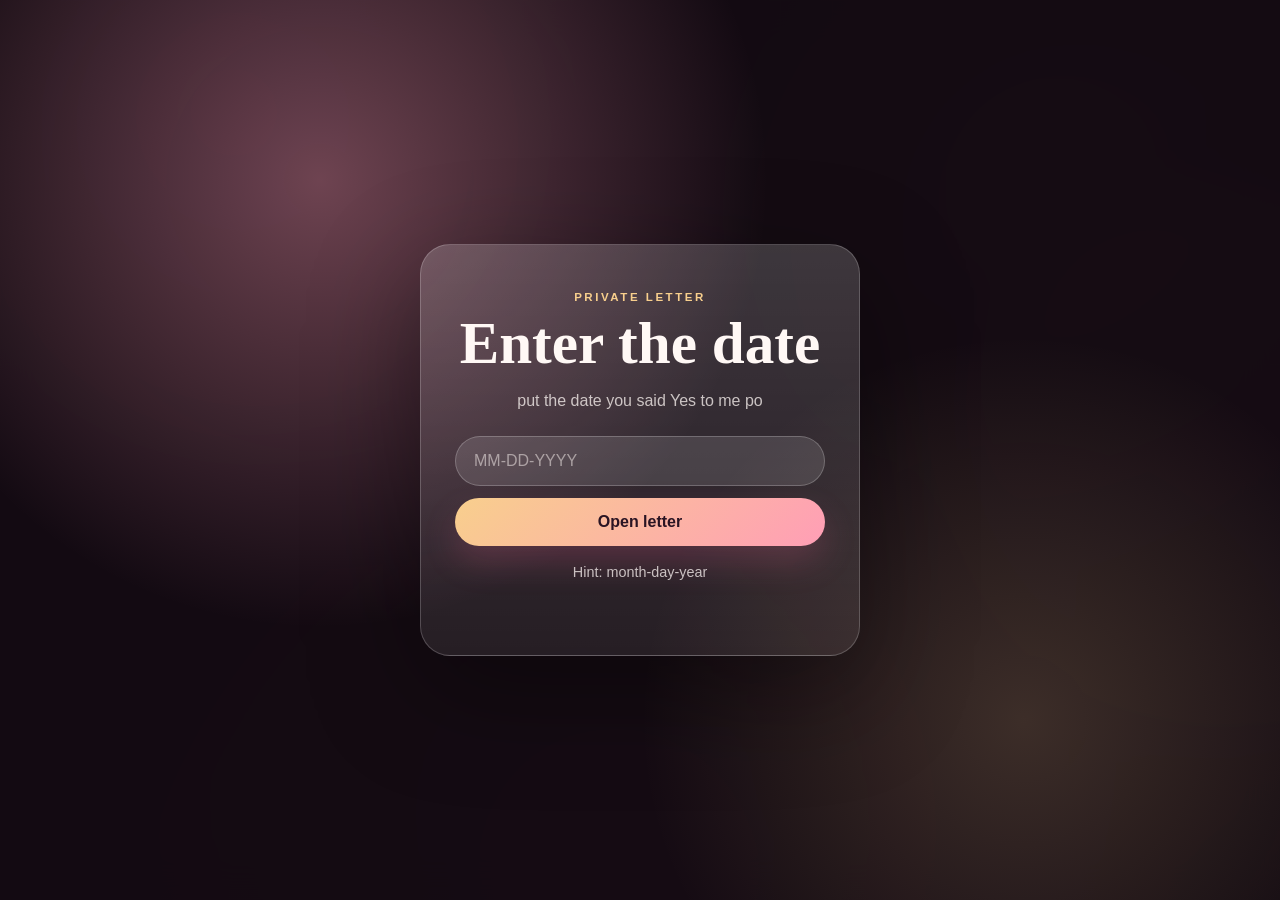
==== commit 5503be22: "Update text in index.html for personal message" ====
--- a/index.html
+++ b/index.html
@@ -3,6 +3,9 @@
   <head>
     <meta charset="UTF-8" />
     <meta name="viewport" content="width=device-width, initial-scale=1.0" />
+    <meta http-equiv="Cache-Control" content="no-cache, no-store, must-revalidate" />
+    <meta http-equiv="Pragma" content="no-cache" />
+    <meta http-equiv="Expires" content="0" />
     <title>A Farewell Letter</title>
     <link rel="preconnect" href="https://fonts.googleapis.com" />
     <link rel="preconnect" href="https://fonts.gstatic.com" crossorigin />
@@ -10,20 +13,27 @@
       href="https://fonts.googleapis.com/css2?family=Inter:wght@400;500;700&family=Playfair+Display:wght@600;700&display=swap"
       rel="stylesheet"
     />
-    <link rel="stylesheet" href="index.css?v=2" />
+    <link rel="stylesheet" href="index.css?v=pc-fix-3" />
     <style>
+      body.is-locked #mainContent,
+      #mainContent.locked,
       #mainContent[hidden] {
         display: none !important;
+        visibility: hidden !important;
+      }
+
+      body.is-locked {
+        overflow: hidden;
       }
     </style>
   </head>
-  <body>
+  <body class="is-locked">
     <section class="password-screen" id="passwordScreen" aria-label="Password entry">
       <div class="password-card">
         <p class="eyebrow">Private letter</p>
         <h2>Enter the date</h2>
         <p class="password-note">
-          This letter opens with a date that only the right person would know.
+          put the date you said Yes to me po
         </p>
         <form id="passwordForm" class="password-form">
           <input
@@ -41,12 +51,12 @@
       </div>
     </section>
 
-    <main class="page locked" id="mainContent" hidden>
+    <main class="page locked" id="mainContent" hidden aria-hidden="true">
       <section class="hero" aria-label="Farewell introduction">
         <p class="eyebrow">A letter for the memories</p>
         <h1>Before I fully let go</h1>
         <p class="hero-text">
-          This page is for the memories, the lessons, the apology, and the quiet goodbye.
+          This is my last letter to you France.
         </p>
       </section>
 
@@ -131,10 +141,16 @@
       const passwordInput = document.getElementById("passwordInput");
       const passwordError = document.getElementById("passwordError");
 
+      sessionStorage.removeItem("farewellUnlocked");
+      localStorage.removeItem("farewellUnlocked");
+
       function unlockPage() {
         passwordScreen.classList.add("hidden");
         mainContent.hidden = false;
+        mainContent.removeAttribute("hidden");
+        mainContent.setAttribute("aria-hidden", "false");
         mainContent.classList.remove("locked");
+        document.body.classList.remove("is-locked");
         document.body.classList.add("unlocked");
       }
 
